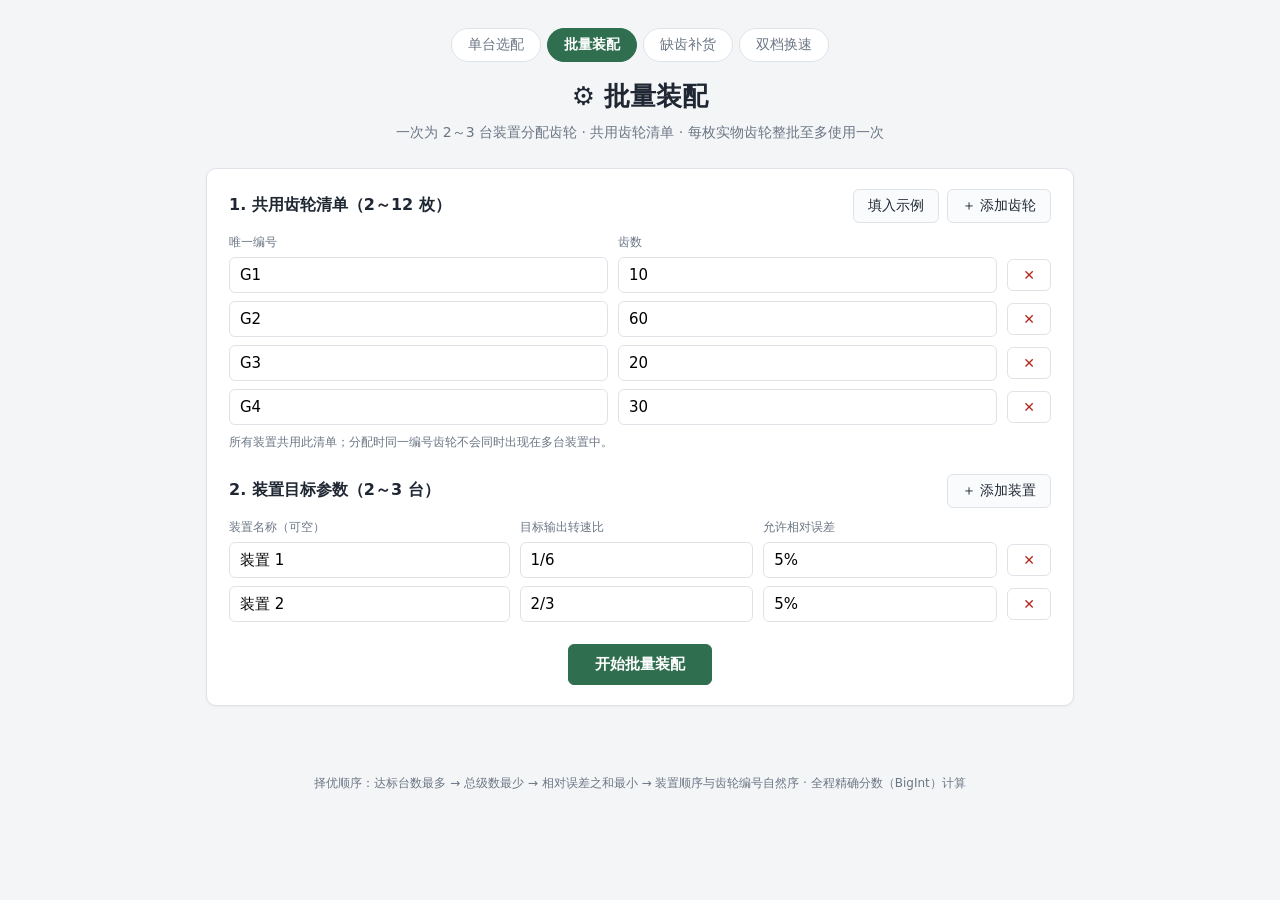
==== public/batch.html @ 92c5dd72 "GSB f77d7bb8-9782-5bdc-b06e-07694922c4a4 initial: platform archive" ====
<!DOCTYPE html>
<html lang="zh-CN">
<head>
  <meta charset="UTF-8" />
  <meta name="viewport" content="width=device-width, initial-scale=1.0" />
  <title>批量装配 · 齿轮组选配</title>
  <link rel="stylesheet" href="styles.css" />
</head>
<body>
  <header class="site-header">
    <nav class="top-nav">
      <a href="/">单台选配</a>
      <a href="/batch" class="active">批量装配</a>
      <a href="/procure">缺齿补货</a>
      <a href="/dual-speed">双档换速</a>
    </nav>
    <h1>⚙️ 批量装配</h1>
    <p class="subtitle">一次为 2～3 台装置分配齿轮 · 共用齿轮清单 · 每枚实物齿轮整批至多使用一次</p>
  </header>

  <main>
    <form id="batch-form" class="card">
      <section>
        <div class="section-head">
          <h2>1. 共用齿轮清单（2～12 枚）</h2>
          <div class="btn-row">
            <button type="button" id="btn-example" class="btn ghost">填入示例</button>
            <button type="button" id="btn-add-gear" class="btn ghost">＋ 添加齿轮</button>
          </div>
        </div>
        <div class="gear-grid-head">
          <span>唯一编号</span><span>齿数</span><span></span>
        </div>
        <div id="gear-rows"></div>
        <p class="muted">所有装置共用此清单；分配时同一编号齿轮不会同时出现在多台装置中。</p>
      </section>

      <section>
        <div class="section-head">
          <h2>2. 装置目标参数（2～3 台）</h2>
          <div class="btn-row">
            <button type="button" id="btn-add-device" class="btn ghost">＋ 添加装置</button>
          </div>
        </div>
        <div class="device-grid-head">
          <span>装置名称（可空）</span><span>目标输出转速比</span><span>允许相对误差</span><span></span>
        </div>
        <div id="device-rows"></div>
      </section>

      <div class="actions">
        <button type="submit" class="btn primary">开始批量装配</button>
      </div>

      <p id="form-error" class="alert error" hidden></p>
    </form>

    <section id="result-panel" class="card" hidden>
      <div class="section-head">
        <h2>3. 批量分配结果</h2>
        <span id="result-summary" class="summary"></span>
      </div>
      <div id="device-results"></div>
      <div id="unused-panel" class="unused-panel">
        <h3>未使用齿轮（<span id="unused-count">0</span> 枚）</h3>
        <div id="unused-list" class="chip-list"></div>
      </div>
    </section>
  </main>

  <footer class="site-footer">
    <span>择优顺序：达标台数最多 → 总级数最少 → 相对误差之和最小 → 装置顺序与齿轮编号自然序 · 全程精确分数（BigInt）计算</span>
  </footer>

  <script src="batch.js"></script>
</body>
</html>
---- public/styles.css ----
:root {
  --bg: #f4f5f7;
  --card: #ffffff;
  --ink: #1f2733;
  --muted: #6b7685;
  --line: #dfe3e8;
  --brand: #2f6f4f;
  --brand-dark: #24573e;
  --accent: #e8f3ec;
  --danger: #b3261e;
  --danger-bg: #fdecea;
  --warn: #8a5a00;
  --warn-bg: #fff6e0;
  --radius: 10px;
}

* { box-sizing: border-box; }

body {
  margin: 0;
  font-family: "PingFang SC", "Microsoft YaHei", "Noto Sans CJK SC", system-ui, sans-serif;
  background: var(--bg);
  color: var(--ink);
  line-height: 1.55;
}

.site-header {
  padding: 28px 20px 12px;
  text-align: center;
}
.site-header h1 { margin: 0 0 6px; font-size: 26px; }
.subtitle { margin: 0; color: var(--muted); font-size: 14px; }

.top-nav {
  display: flex;
  justify-content: center;
  gap: 6px;
  margin-bottom: 14px;
}
.top-nav a {
  padding: 5px 16px;
  border-radius: 999px;
  border: 1px solid var(--line);
  background: #fff;
  color: var(--muted);
  text-decoration: none;
  font-size: 14px;
}
.top-nav a:hover { border-color: #b9c1cc; color: var(--ink); }
.top-nav a.active {
  background: var(--brand);
  border-color: var(--brand);
  color: #fff;
  font-weight: 600;
}

main {
  max-width: 900px;
  margin: 0 auto;
  padding: 12px 16px 40px;
}

.card {
  background: var(--card);
  border: 1px solid var(--line);
  border-radius: var(--radius);
  padding: 20px 22px;
  margin-bottom: 18px;
  box-shadow: 0 1px 3px rgba(20, 30, 40, 0.05);
}

h2 { font-size: 16px; margin: 0 0 12px; }

.grid.two {
  display: grid;
  grid-template-columns: 1fr 1fr;
  gap: 14px;
}
@media (max-width: 640px) {
  .grid.two { grid-template-columns: 1fr; }
}

.field { display: flex; flex-direction: column; gap: 5px; }
.field > span { font-size: 14px; font-weight: 600; }
.field small { color: var(--muted); font-size: 12px; }

input[type="text"], input[type="number"], input:not([type]) {
  width: 100%;
  padding: 8px 10px;
  border: 1px solid var(--line);
  border-radius: 6px;
  font-size: 15px;
  font-family: inherit;
}
input:focus { outline: 2px solid var(--brand); outline-offset: 0; border-color: var(--brand); }

section + section { margin-top: 22px; }

.section-head {
  display: flex;
  align-items: center;
  justify-content: space-between;
  gap: 12px;
  flex-wrap: wrap;
}
.section-head h2 { margin: 0; }

.btn-row { display: flex; gap: 8px; }

.btn {
  border-radius: 6px;
  padding: 7px 14px;
  font-size: 14px;
  cursor: pointer;
  border: 1px solid var(--line);
  background: #fff;
  color: var(--ink);
  font-family: inherit;
}
.btn:hover { border-color: #b9c1cc; }
.btn.ghost { background: #fafbfc; }
.btn.primary {
  background: var(--brand);
  border-color: var(--brand);
  color: #fff;
  font-weight: 600;
  padding: 10px 26px;
  font-size: 15px;
}
.btn.primary:hover { background: var(--brand-dark); }
.btn.danger-ghost { color: var(--danger); }

.gear-grid-head,
.gear-row {
  display: grid;
  grid-template-columns: 1fr 1fr 44px;
  gap: 10px;
  align-items: center;
}
.gear-grid-head {
  margin: 10px 0 6px;
  font-size: 12px;
  color: var(--muted);
}
.gear-row { margin-bottom: 8px; }

.actions { margin-top: 22px; text-align: center; }

.alert {
  margin-top: 14px;
  padding: 10px 14px;
  border-radius: 6px;
  font-size: 14px;
}
.alert.error { background: var(--danger-bg); color: var(--danger); border: 1px solid #f3c2bd; }
.alert.warn { background: var(--warn-bg); color: var(--warn); border: 1px solid #f0ddaa; }
.alert.ok { background: var(--accent); color: var(--brand-dark); border: 1px solid #a9d3bb; }

.muted { color: var(--muted); font-size: 12px; margin: 8px 0 0; }

.summary { font-size: 13px; color: var(--muted); }

.solution {
  border: 1px solid var(--line);
  border-radius: 8px;
  padding: 14px 16px;
  margin-top: 12px;
}
.solution.best { border-color: var(--brand); background: var(--accent); }

.solution-head {
  display: flex;
  justify-content: space-between;
  align-items: baseline;
  gap: 10px;
  flex-wrap: wrap;
  margin-bottom: 8px;
}
.solution-title { font-weight: 700; font-size: 15px; }
.badge {
  display: inline-block;
  font-size: 12px;
  font-weight: 600;
  padding: 1px 8px;
  border-radius: 999px;
  background: var(--brand);
  color: #fff;
  margin-right: 6px;
}
.solution-meta { font-size: 13px; color: var(--muted); }
.solution-meta strong { color: var(--ink); }

table.pairs { width: 100%; border-collapse: collapse; margin-top: 6px; font-size: 14px; }
table.pairs th, table.pairs td {
  border: 1px solid var(--line);
  padding: 6px 10px;
  text-align: center;
}
table.pairs th { background: #f0f2f5; font-weight: 600; }
.gear-id { font-family: ui-monospace, SFMono-Regular, Menlo, Consolas, monospace; }
.frac { font-family: ui-monospace, SFMono-Regular, Menlo, Consolas, monospace; white-space: nowrap; }

.site-footer {
  text-align: center;
  color: var(--muted);
  font-size: 12px;
  padding: 10px 0 30px;
}

/* ---------------- 批量装配 ---------------- */

.device-grid-head,
.device-row {
  display: grid;
  grid-template-columns: 1.2fr 1fr 1fr 44px;
  gap: 10px;
  align-items: center;
}
.device-grid-head {
  margin: 10px 0 6px;
  font-size: 12px;
  color: var(--muted);
}
.device-row { margin-bottom: 8px; }
@media (max-width: 640px) {
  .device-grid-head,
  .device-row { grid-template-columns: 1fr 1fr; }
}

.solution.miss { border-color: #e5c07b; background: var(--warn-bg); }

.badge.badge-ok { background: var(--brand); }
.badge.badge-miss {
  background: var(--warn);
}

.unused-panel { margin-top: 18px; }
.unused-panel h3 { font-size: 14px; margin: 0 0 8px; }
.chip-list { display: flex; flex-wrap: wrap; gap: 8px; }
.chip {
  display: inline-block;
  padding: 3px 12px;
  border-radius: 999px;
  border: 1px solid var(--line);
  background: #fafbfc;
  font-size: 13px;
  font-family: ui-monospace, SFMono-Regular, Menlo, Consolas, monospace;
}
.chip-buy {
  border-color: var(--brand);
  background: var(--accent);
  color: var(--brand-dark);
  font-weight: 600;
}

/* ---------------- 缺齿补货采购建议 ---------------- */

.buyable-grid-head,
.buyable-row {
  display: grid;
  grid-template-columns: 1fr 1fr 1.4fr 44px;
  gap: 10px;
  align-items: center;
}
.buyable-grid-head {
  margin: 10px 0 6px;
  font-size: 12px;
  color: var(--muted);
}
.buyable-row { margin-bottom: 8px; }
@media (max-width: 640px) {
  .buyable-grid-head,
  .buyable-row { grid-template-columns: 1fr 1fr; }
}

.block-title { font-size: 14px; margin: 16px 0 8px; }
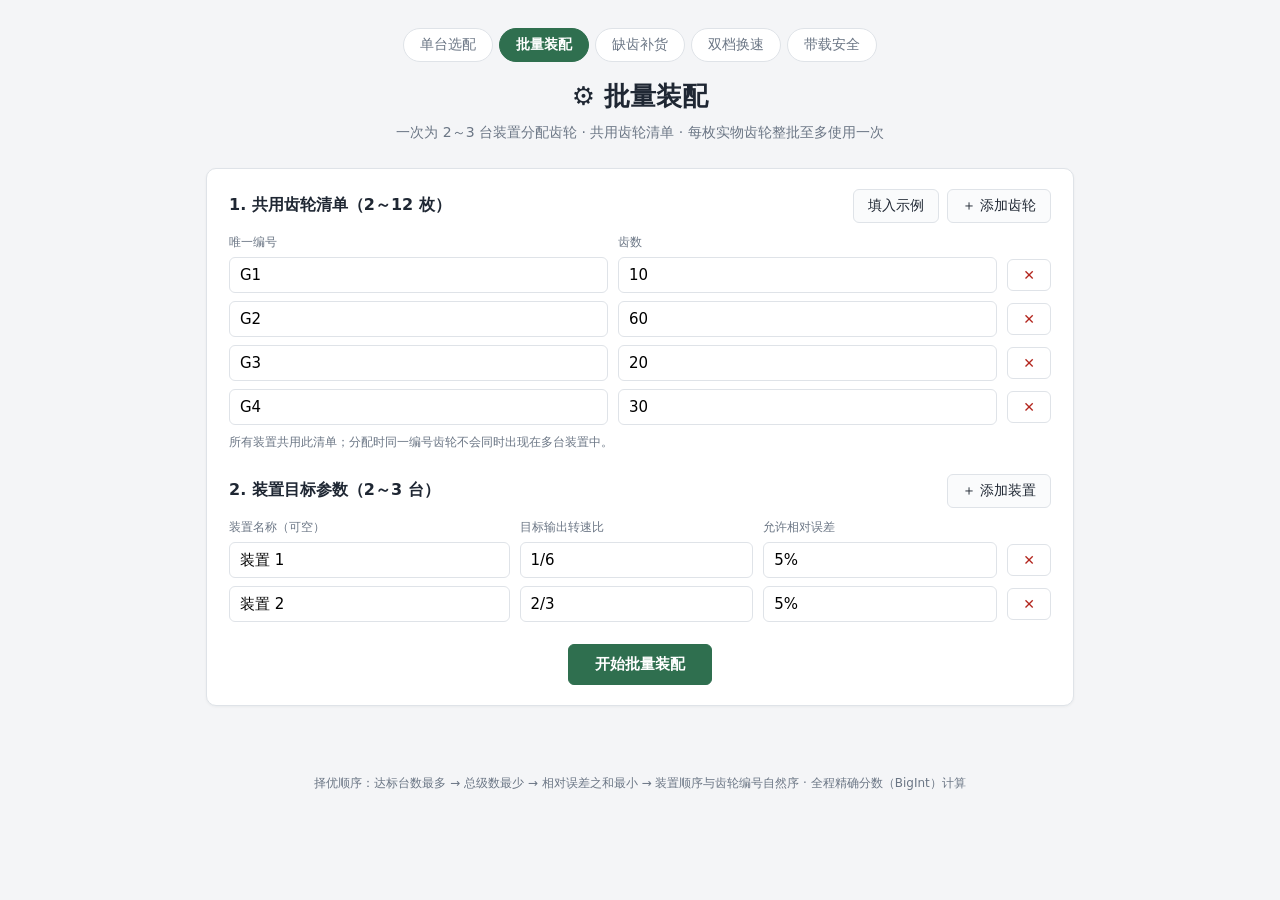
==== commit e96e3b89: "GSB f77d7bb8-9782-5bdc-b06e-07694922c4a4 A: platform archive" ====
--- a/public/batch.html
+++ b/public/batch.html
@@ -13,6 +13,7 @@
       <a href="/batch" class="active">批量装配</a>
       <a href="/procure">缺齿补货</a>
       <a href="/dual-speed">双档换速</a>
+      <a href="/torque">带载安全</a>
     </nav>
     <h1>⚙️ 批量装配</h1>
     <p class="subtitle">一次为 2～3 台装置分配齿轮 · 共用齿轮清单 · 每枚实物齿轮整批至多使用一次</p>
--- a/public/styles.css
+++ b/public/styles.css
@@ -76,8 +76,14 @@
   grid-template-columns: 1fr 1fr;
   gap: 14px;
 }
+.grid.three {
+  display: grid;
+  grid-template-columns: 1fr 1fr 1fr;
+  gap: 14px;
+}
 @media (max-width: 640px) {
   .grid.two { grid-template-columns: 1fr; }
+  .grid.three { grid-template-columns: 1fr; }
 }
 
 .field { display: flex; flex-direction: column; gap: 5px; }
@@ -274,3 +280,25 @@
 }
 
 .block-title { font-size: 14px; margin: 16px 0 8px; }
+
+/* ---------------- 带载安全选配 ---------------- */
+
+.torque-grid-head,
+.torque-row {
+  display: grid;
+  grid-template-columns: 1fr 1fr 1fr 44px;
+  gap: 10px;
+  align-items: center;
+}
+.torque-grid-head {
+  margin: 10px 0 6px;
+  font-size: 12px;
+  color: var(--muted);
+}
+.torque-row { margin-bottom: 8px; }
+@media (max-width: 640px) {
+  .torque-grid-head,
+  .torque-row { grid-template-columns: 1fr 1fr; }
+}
+
+table.pairs td small { color: var(--muted); }
